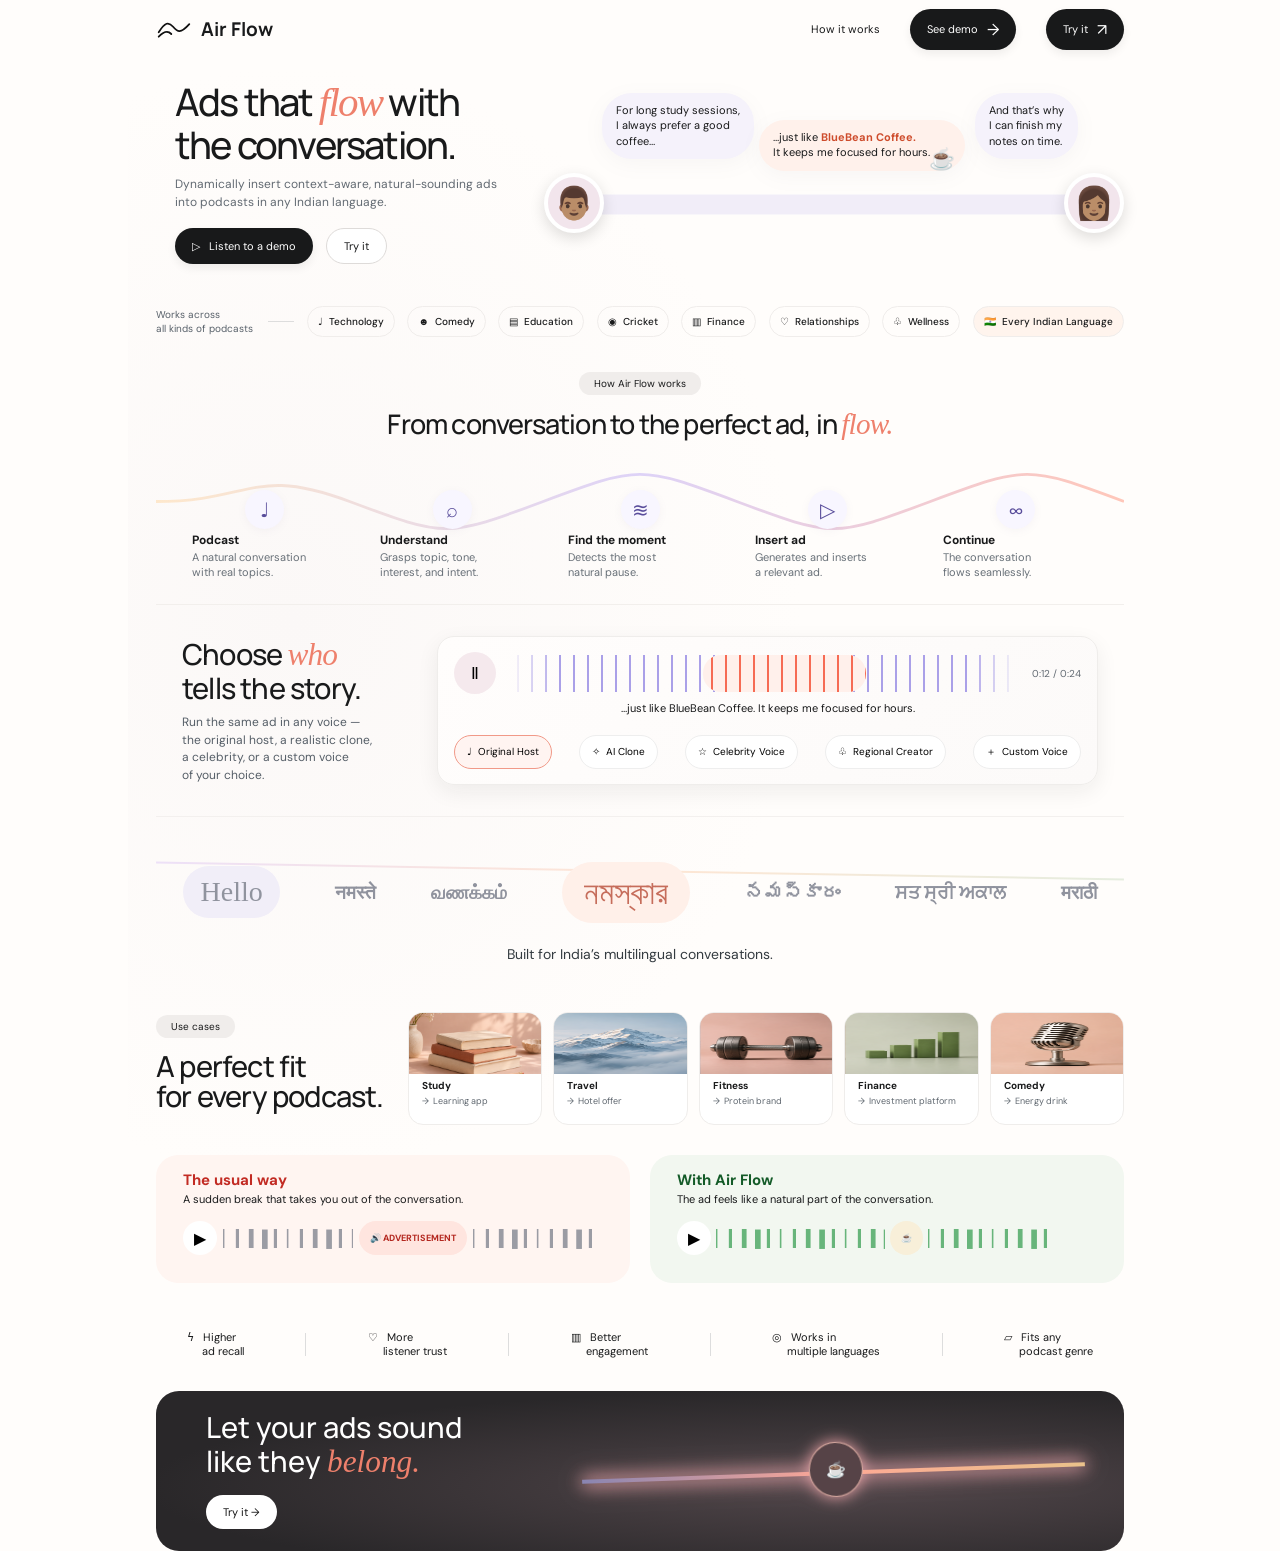
==== landing-v2.html @ fcb18fe3 "Add Airwave app, local DSP project, and walkthrough" ====
<!doctype html><html lang="en"><head><meta charset="utf-8"><meta name="viewport" content="width=device-width,initial-scale=1"><meta name="theme-color" content="#fffdfb"><title>Air Flow — Ads that flow with the conversation</title><link rel="preconnect" href="https://fonts.googleapis.com"><link href="https://fonts.googleapis.com/css2?family=DM+Sans:wght@400;500;600;700&family=Manrope:wght@400;500;600;700&display=swap" rel="stylesheet"><link rel="stylesheet" href="landing-v2.css"></head><body>
<main class="page">
<header><a class="brand" href="#"><svg viewBox="0 0 40 28"><path d="M3 18c7-11 11-12 16-6s8 8 18-3M3 23c6-6 10-7 14-3"/></svg>Air Flow</a><nav><a href="#how">How it works</a><a class="dark pill" href="#demo">See demo <b>→</b></a><a class="dark pill try-nav" href="studio.html">Try it <b>↗</b></a></nav></header>
<section class="hero"><div class="copy"><h1>Ads that <em>flow</em> with<br>the conversation.</h1><p>Dynamically insert context-aware, natural-sounding ads<br>into podcasts in any Indian language.</p><div class="actions"><a class="dark pill" href="#demo">▷ &nbsp; Listen to a demo</a><a class="pill outline" href="studio.html">Try it</a></div></div><div class="scene"><div class="bubble left">For long study sessions,<br>I always prefer a good<br>coffee…</div><div class="bubble right">And that’s why<br>I can finish my<br>notes on time.</div><div class="ad">…just like <b>BlueBean Coffee.</b><br>It keeps me focused for hours. <span>☕</span></div><div class="faces"><i>👨🏽</i><i>👩🏽</i></div><div class="sound"><svg viewBox="0 0 700 90" preserveAspectRatio="none"><defs><linearGradient id="wave"><stop stop-color="#aaa0e8"/><stop offset=".5" stop-color="#ff785f"/><stop offset="1" stop-color="#aaa0e8"/></linearGradient></defs><path d="M0 45h700"/><g class="bars"></g></svg></div></div></section>
<section class="categories"><span>Works across<br>all kinds of podcasts</span><i></i><b>♩ &nbsp;Technology</b><b>☻ &nbsp;Comedy</b><b>▤ &nbsp;Education</b><b>◉ &nbsp;Cricket</b><b>▥ &nbsp;Finance</b><b>♡ &nbsp;Relationships</b><b>♧ &nbsp;Wellness</b><b class="india">🇮🇳 &nbsp;Every Indian Language</b></section>
<section id="how" class="how"><label>How Air Flow works</label><h2>From conversation to the perfect ad, in <em>flow.</em></h2><div class="steps"><svg viewBox="0 0 1000 100" preserveAspectRatio="none"><defs><linearGradient id="stepwave"><stop stop-color="#ffd9a8"/><stop offset=".5" stop-color="#c3b1f5"/><stop offset="1" stop-color="#ff9a83"/></linearGradient></defs><path d="M0 50c100 0 100-38 200 0s100 38 200 0 100-38 200 0 100 38 200 0 100-38 200 0"/></svg><article><i>♩</i><b>Podcast</b><p>A natural conversation<br>with real topics.</p></article><article><i>⌕</i><b>Understand</b><p>Grasps topic, tone,<br>interest, and intent.</p></article><article><i>≋</i><b>Find the moment</b><p>Detects the most<br>natural pause.</p></article><article><i>▷</i><b>Insert ad</b><p>Generates and inserts<br>a relevant ad.</p></article><article><i>∞</i><b>Continue</b><p>The conversation<br>flows seamlessly.</p></article></div></section>
<section class="voice"><div><h2>Choose <em>who</em><br>tells the story.</h2><p>Run the same ad in any voice —<br>the original host, a realistic clone,<br>a celebrity, or a custom voice<br>of your choice.</p></div><div class="player"><div class="playline"><button aria-label="Play preview">Ⅱ</button><div class="waveform"></div><small>0:12 / 0:24</small></div><p>…just like BlueBean Coffee. It keeps me focused for hours.</p><div class="voices"><button class="selected">♩ &nbsp;Original Host</button><button>✧ &nbsp;AI Clone</button><button>☆ &nbsp;Celebrity Voice</button><button>♧ &nbsp;Regional Creator</button><button>＋ &nbsp;Custom Voice</button></div></div></section>
<section class="languages"><div class="greetings"><span>Hello</span><b>नमस्ते</b><b>வணக்கம்</b><strong>নমস্কার</strong><b>నమస్కారం</b><b>ਸਤ ਸ੍ਰੀ ਅਕਾਲ</b><b>मराठी</b></div><p>Built for India’s multilingual conversations.</p></section>
<section id="cases" class="cases"><div><label>Use cases</label><h2>A perfect fit<br>for every podcast.</h2></div><div class="cards"><article><img src="study-books.png"><b>Study</b><span>→ &nbsp;Learning app</span></article><article><div class="art mountain"></div><b>Travel</b><span>→ &nbsp;Hotel offer</span></article><article><div class="art fitness"></div><b>Fitness</b><span>→ &nbsp;Protein brand</span></article><article><div class="art finance"></div><b>Finance</b><span>→ &nbsp;Investment platform</span></article><article><div class="art comedy"></div><b>Comedy</b><span>→ &nbsp;Energy drink</span></article></div></section>
<section id="demo" class="compare"><article><b>The usual way</b><p>A sudden break that takes you out of the conversation.</p><div class="compare-wave"><button>▶</button><span>▏▎▍▌▎▏▎▍▌▎▏▎▍▌▎</span><strong>🔊 ADVERTISEMENT</strong><span>▏▎▍▌▎▏▎▍▌▎</span></div></article><article><b>With Air Flow</b><p>The ad feels like a natural part of the conversation.</p><div class="compare-wave"><button>▶</button><span>▏▎▍▌▎▏▎▍▌▎▏▎▍▌▎</span><strong>☕</strong><span>▏▎▍▌▎▏▎▍▌▎</span></div></article></section>
<section class="benefits"><span>ϟ &nbsp; Higher<br> &nbsp;&nbsp;&nbsp;&nbsp; ad recall</span><i></i><span>♡ &nbsp; More<br> &nbsp;&nbsp;&nbsp;&nbsp; listener trust</span><i></i><span>▥ &nbsp; Better<br> &nbsp;&nbsp;&nbsp;&nbsp; engagement</span><i></i><span>◎ &nbsp; Works in<br> &nbsp;&nbsp;&nbsp;&nbsp; multiple languages</span><i></i><span>▱ &nbsp; Fits any<br> &nbsp;&nbsp;&nbsp;&nbsp; podcast genre</span></section>
<section id="early" class="cta"><h2>Let your ads sound<br>like they <em>belong.</em></h2><a class="pill" href="studio.html">Try it →</a><div class="ctawave"></div></section>
</main><script src="landing-v2.js"></script></body></html>
---- landing-v2.css ----
*{box-sizing:border-box}html{scroll-behavior:smooth}body{margin:0;background:#fffdfb;color:#191a1b;font-family:'DM Sans',Arial,sans-serif}.page{width:min(1024px,100%);min-height:1536px;margin:auto;padding:0 28px;background:radial-gradient(ellipse at 16% 40%,#fbf8f7,transparent 42%),#fffdfb;overflow:hidden}header{height:58px;display:flex;align-items:center;justify-content:space-between}.brand{font:700 19px Manrope,sans-serif;display:flex;gap:9px;align-items:center;color:#191a1b}.brand svg{width:36px;fill:none;stroke:#111;stroke-width:2;stroke-linecap:round}a{text-decoration:none;color:inherit}nav{display:flex;align-items:center;gap:30px;font-size:11px}.pill{border-radius:99px;padding:10px 17px;display:inline-flex;align-items:center;justify-content:center;font-size:11px;white-space:nowrap}.dark{background:#18191a;color:#fff;box-shadow:0 4px 10px #0001}.dark b{font-size:16px;margin-left:9px;font-weight:400}.outline{border:1px solid #dedbd9;background:#fff}.hero{height:226px;display:grid;grid-template-columns: .79fr 1.21fr;align-items:center;gap:10px}.copy{padding-left:19px}.copy h1{font:500 38px/.99 Manrope,sans-serif;letter-spacing:-1.8px;margin:0}.copy em,h2 em{font:italic 400 1.08em Georgia,serif;color:#ee806c}.copy p{font-size:12px;line-height:1.5;color:#626a72;margin:11px 0 17px}.actions{display:flex;gap:13px}.scene{height:188px;position:relative}.bubble,.ad{position:absolute;z-index:2;border-radius:30px;background:#f5f2fb;padding:10px 14px;font-size:11px;line-height:1.4;box-shadow:0 5px 20px #847c9410}.left{top:16px;left:10%}.right{top:16px;right:8%}.ad{top:43px;left:37%;background:#fff1eb;min-width:206px;white-space:nowrap}.ad b{color:#ce4c2c}.ad span{position:absolute;right:10px;font-size:24px}.faces{position:absolute;left:0;right:0;top:96px;display:flex;justify-content:space-between;z-index:2}.faces i{font-style:normal;font-size:32px;background:#f2e5ec;border:4px solid white;border-radius:50%;width:60px;height:60px;display:grid;place-items:center;box-shadow:0 5px 15px #0002}.sound{position:absolute;inset:63px 22px 0}.sound svg{width:100%;height:100%;overflow:visible}.sound path{stroke:#ded7f4;stroke-width:15;opacity:.4}.bars{stroke:url(#wave);stroke-width:2;stroke-linecap:round;animation:pulse 1.1s ease-in-out infinite alternate}.categories{height:75px;display:flex;align-items:center;justify-content:space-between;gap:7px}.categories span{font-size:10px;line-height:1.4;color:#58616a;min-width:100px}.categories>i{height:1px;width:26px;background:#ddd}.categories b{font-size:10px;font-weight:500;border:1px solid #f0edeb;border-radius:30px;padding:8px 10px;white-space:nowrap;box-shadow:0 3px 8px #00004}.categories .india{background:#fff4ed}.how{text-align:center;padding-top:12px}.how label,.cases label{display:inline-block;background:#f0edeb;border-radius:20px;padding:5px 15px;font-size:10px}.how h2{font:500 27px Manrope,sans-serif;letter-spacing:-.8px;margin:10px 0 12px}.steps{height:150px;display:flex;justify-content:space-between;position:relative;text-align:left;padding:36px 36px 0}.steps svg{position:absolute;top:0;left:0;width:100%;height:95px}.steps svg path{fill:none;stroke:url(#stepwave);stroke-width:3;opacity:.55}.steps article{z-index:1;width:145px;font-size:12px}.steps article i{display:grid;place-items:center;font-style:normal;color:#594d9b;background:#f8f6ff;border-radius:50%;width:39px;height:39px;margin:0 auto 3px;font-size:20px}.steps article b{display:block}.steps article p{margin:2px 0;color:#687078;font-size:11px;line-height:1.35}.voice{height:213px;border-top:1px solid #f2efec;display:grid;grid-template-columns:235px 1fr;gap:20px;align-items:center;padding:24px 26px}.voice h2,.cases h2{font:500 29px/1.05 Manrope,sans-serif;letter-spacing:-.8px;margin:0 0 11px}.voice p{font-size:12px;line-height:1.45;color:#555e67;margin:0}.player{height:149px;border:1px solid #efedeb;border-radius:17px;padding:15px 16px;box-shadow:0 7px 22px #2221;background:#fffdfc}.playline{display:flex;align-items:center;gap:13px}.playline button,.compare-wave button{border:0;border-radius:50%;background:#f5e9ed;width:42px;height:42px;font-size:16px}.waveform{height:37px;flex:1;background:repeating-linear-gradient(90deg,transparent 0 8px,#aaa0e8 8px 10px,transparent 10px 14px);mask-image:linear-gradient(90deg,transparent,#000 10%,#000 90%,transparent);position:relative}.waveform:after{content:'';position:absolute;left:38%;width:32%;height:100%;background:repeating-linear-gradient(90deg,transparent 0 8px,#f66b54 8px 10px,transparent 10px 14px);background-color:#fff0eb;border-radius:18px}.playline small{font-size:10px;color:#626a72;white-space:nowrap}.player>p{text-align:center;font-size:11px;color:#171819;margin:7px 0 18px}.voices{display:flex;justify-content:space-between;gap:7px}.voices button{border:1px solid #eee;border-radius:30px;background:white;height:34px;padding:0 12px;white-space:nowrap;font:10px 'DM Sans';box-shadow:0 3px 8px #00008}.voices .selected{border-color:#f19988;background:#fff4f1}.languages{height:178px;display:flex;flex-direction:column;align-items:center;justify-content:center;position:relative}.greetings{width:100%;display:flex;align-items:center;justify-content:space-around;position:relative;height:95px}.greetings:before{content:'';position:absolute;inset:25px 0;background:linear-gradient(90deg,#e9daf7,#ffe0ca,#dfe9d8);height:2px;transform:rotate(1deg);opacity:.8}.greetings>*{z-index:1;color:#90939e;font-size:19px}.greetings span{font:28px Georgia;background:#f1eef8;padding:10px 17px;border-radius:28px}.greetings strong{font-size:33px;font-weight:500;color:#c66d5b;background:#fff0e9;border-radius:32px;padding:9px 22px}.languages p{margin:5px 0;font-size:14px;color:#343b40}.cases{height:146px;display:grid;grid-template-columns:230px 1fr;gap:22px;align-items:center}.cases h2{margin-top:13px}.cards{display:grid;grid-template-columns:repeat(5,1fr);gap:11px}.cards article{height:113px;border:1px solid #efedeb;border-radius:15px;overflow:hidden;background:white;display:flex;flex-direction:column;padding-bottom:8px;box-shadow:0 4px 12px #00006}.cards img,.art{height:61px;width:100%;object-fit:cover}.cards b,.cards span{font-size:10px;margin:5px 13px 0}.cards span{margin-top:3px;color:#606870;font-size:9px}.art{display:grid;place-items:center;font-size:33px;color:#a88d7d;background:linear-gradient(145deg,#fff0e7,#f5e1d7)}.mountain{background:linear-gradient(160deg,#e9eff3,#c5d1d9)}.fitness{background:#f5e9e5}.finance{background:#eaf3e9;color:#62ad77}.comedy{background:#fff0e8}.compare{height:156px;display:grid;grid-template-columns:1fr 1fr;gap:20px;align-items:center}.compare article{height:128px;border-radius:22px;background:#fff5f1;padding:14px 27px}.compare article+article{background:#f2f7f0}.compare article>b{font-size:15px;color:#c22b23}.compare article+article>b{color:#145b28}.compare p{font-size:11px;margin:2px 0 12px}.compare-wave{display:flex;align-items:center;gap:6px;height:40px}.compare-wave button{width:34px;height:34px;background:white}.compare-wave span{color:#9b9ca4;letter-spacing:1px;white-space:nowrap;overflow:hidden}.compare article+article .compare-wave span{color:#68b57b}.compare-wave strong{font-size:9px;color:#b3261e;background:#ffe5df;padding:11px;border-radius:18px;white-space:nowrap}.compare article+article .compare-wave strong{color:#6d4f26;background:#f8efd9}.benefits{height:94px;display:flex;justify-content:space-around;align-items:center;font-size:11px;line-height:1.3}.benefits>i{height:23px;width:1px;background:#ddd}.cta{height:160px;border-radius:23px;background:radial-gradient(ellipse at 72% 60%,#494246,#242325 70%);color:white;padding:21px 50px;position:relative;overflow:hidden}.cta h2{font:500 29px/1.1 Manrope,sans-serif;margin:0 0 15px}.cta .pill{background:#fff;color:#141414}.ctawave{position:absolute;right:4%;top:50%;width:52%;height:3px;background:linear-gradient(90deg,#8985b2,#ffa895,#eac28b);transform:rotate(-2deg);box-shadow:0 0 18px #ecadb5}.ctawave:before{content:'☕';position:absolute;left:45%;top:-29px;border-radius:50%;padding:16px;background:#564347;border:1px solid #d8aaa0}.dark:hover,.pill:hover{transform:translateY(-1px)}@keyframes pulse{from{opacity:.4;transform:scaleY(.7)}to{opacity:1;transform:scaleY(1.1)}}@media(max-width:760px){.page{padding:0 18px;min-height:100vh}header{height:60px}nav{gap:12px}nav>a:not(.pill){display:none}.hero{height:auto;grid-template-columns:1fr;padding:24px 0 10px}.copy{padding:0}.copy h1{font-size:38px}.scene{height:160px}.categories{height:auto;min-height:100px;flex-wrap:wrap;justify-content:center;padding:15px 0}.categories span{width:100%;text-align:center}.categories>i{display:none}.how h2{font-size:23px}.steps{height:auto;min-height:285px;display:grid;grid-template-columns:1fr 1fr;padding:20px 8px;gap:12px}.steps svg{display:none}.steps article{width:auto}.voice{height:auto;grid-template-columns:1fr;padding:24px 0}.player{width:100%;overflow:hidden}.voices{overflow:auto}.languages{height:140px}.greetings>*{font-size:12px}.greetings span{font-size:18px}.greetings strong{font-size:19px;padding:8px}.cases{height:auto;grid-template-columns:1fr;padding:20px 0}.cards{grid-template-columns:repeat(2,1fr)}.cards article:nth-child(n+5){display:none}.compare{height:auto;grid-template-columns:1fr;padding:15px 0}.benefits{height:auto;flex-wrap:wrap;gap:15px;padding:20px 0}.benefits>i{display:none}.cta{height:160px;padding:20px}.cta h2{font-size:23px}.ctawave{right:-20%;width:60%;opacity:.6}}

.art{background-image:url('use-cases-strip.png');background-size:400% 100%;background-repeat:no-repeat}.art.mountain{background-position:0 50%}.art.fitness{background-position:33.333% 50%}.art.finance{background-position:66.666% 50%}.art.comedy{background-position:100% 50%}.cards img{object-position:center 55%}.sound{top:67px}.ad span{font-size:21px}.cta{background:radial-gradient(ellipse at 72% 60%,#51464a,#292729 72%)}.ctawave{height:4px;filter:drop-shadow(0 0 8px #f3a9ae)}.steps article i{box-shadow:0 2px 8px #8e7bac12}.voice{border-bottom:1px solid #f3f0ee}.player{background:linear-gradient(135deg,#fffdfc,#fcfaf9)}

.compare{min-width:0}.compare article{min-width:0;overflow:hidden}.compare-wave{min-width:0;width:100%;overflow:hidden}.compare-wave span{flex:1;min-width:0}.compare-wave strong{flex:0 0 auto}.compare article+article .compare-wave span:last-child{flex:1}.compare article+article .compare-wave{gap:5px}
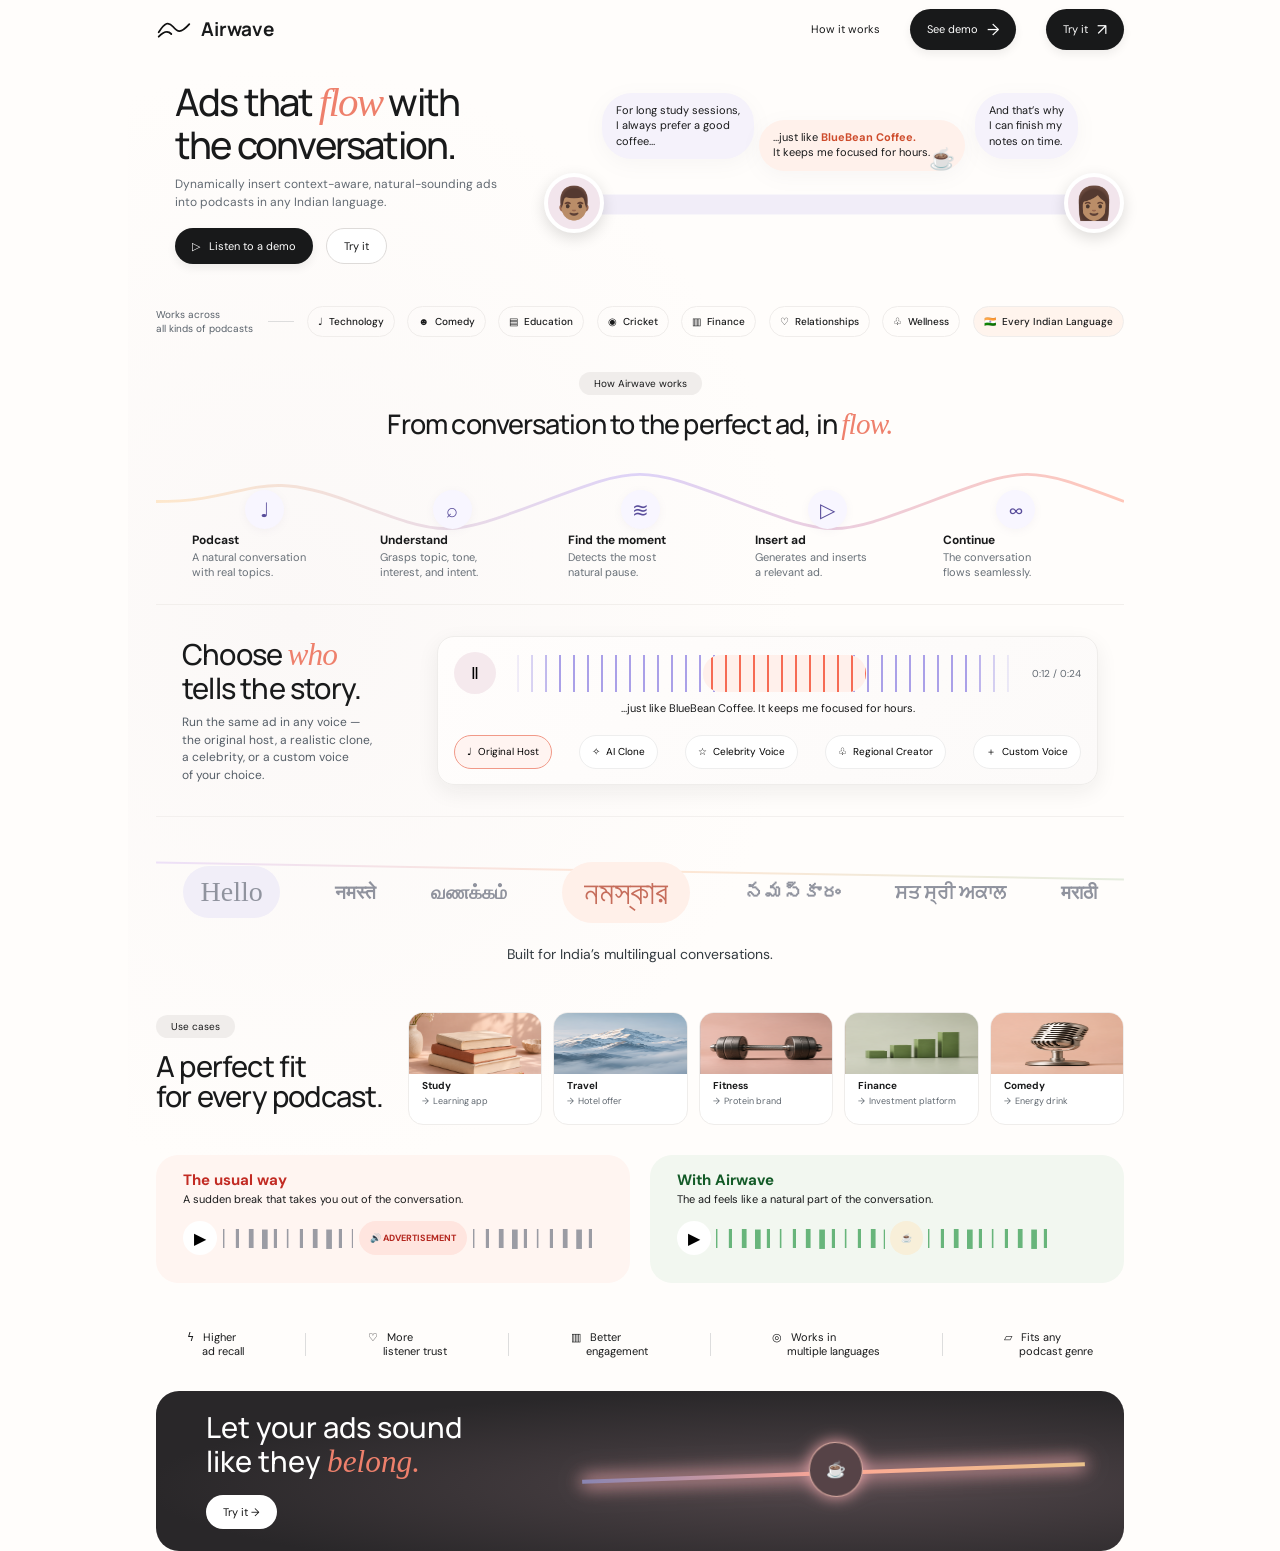
==== commit 768a7cae: "fix" ====
--- a/landing-v2.html
+++ b/landing-v2.html
@@ -1,14 +1,15 @@
-<!doctype html><html lang="en"><head><meta charset="utf-8"><meta name="viewport" content="width=device-width,initial-scale=1"><meta name="theme-color" content="#fffdfb"><title>Air Flow — Ads that flow with the conversation</title><link rel="preconnect" href="https://fonts.googleapis.com"><link href="https://fonts.googleapis.com/css2?family=DM+Sans:wght@400;500;600;700&family=Manrope:wght@400;500;600;700&display=swap" rel="stylesheet"><link rel="stylesheet" href="landing-v2.css"></head><body>
+<!doctype html><html lang="en"><head><meta charset="utf-8"><meta name="viewport" content="width=device-width,initial-scale=1"><meta name="theme-color" content="#fffdfb"><title>Airwave — Ads that flow with the conversation</title><link rel="preconnect" href="https://fonts.googleapis.com"><link href="https://fonts.googleapis.com/css2?family=DM+Sans:wght@400;500;600;700&family=Manrope:wght@400;500;600;700&display=swap" rel="stylesheet"><link rel="stylesheet" href="landing-v2.css"></head><body>
 <main class="page">
-<header><a class="brand" href="#"><svg viewBox="0 0 40 28"><path d="M3 18c7-11 11-12 16-6s8 8 18-3M3 23c6-6 10-7 14-3"/></svg>Air Flow</a><nav><a href="#how">How it works</a><a class="dark pill" href="#demo">See demo <b>→</b></a><a class="dark pill try-nav" href="studio.html">Try it <b>↗</b></a></nav></header>
+<header><a class="brand" href="#"><svg viewBox="0 0 40 28"><path d="M3 18c7-11 11-12 16-6s8 8 18-3M3 23c6-6 10-7 14-3"/></svg>Airwave</a><nav><a href="#how">How it works</a><a class="dark pill" href="#demo">See demo <b>→</b></a><a class="dark pill try-nav" href="studio.html">Try it <b>↗</b></a></nav></header>
 <section class="hero"><div class="copy"><h1>Ads that <em>flow</em> with<br>the conversation.</h1><p>Dynamically insert context-aware, natural-sounding ads<br>into podcasts in any Indian language.</p><div class="actions"><a class="dark pill" href="#demo">▷ &nbsp; Listen to a demo</a><a class="pill outline" href="studio.html">Try it</a></div></div><div class="scene"><div class="bubble left">For long study sessions,<br>I always prefer a good<br>coffee…</div><div class="bubble right">And that’s why<br>I can finish my<br>notes on time.</div><div class="ad">…just like <b>BlueBean Coffee.</b><br>It keeps me focused for hours. <span>☕</span></div><div class="faces"><i>👨🏽</i><i>👩🏽</i></div><div class="sound"><svg viewBox="0 0 700 90" preserveAspectRatio="none"><defs><linearGradient id="wave"><stop stop-color="#aaa0e8"/><stop offset=".5" stop-color="#ff785f"/><stop offset="1" stop-color="#aaa0e8"/></linearGradient></defs><path d="M0 45h700"/><g class="bars"></g></svg></div></div></section>
 <section class="categories"><span>Works across<br>all kinds of podcasts</span><i></i><b>♩ &nbsp;Technology</b><b>☻ &nbsp;Comedy</b><b>▤ &nbsp;Education</b><b>◉ &nbsp;Cricket</b><b>▥ &nbsp;Finance</b><b>♡ &nbsp;Relationships</b><b>♧ &nbsp;Wellness</b><b class="india">🇮🇳 &nbsp;Every Indian Language</b></section>
-<section id="how" class="how"><label>How Air Flow works</label><h2>From conversation to the perfect ad, in <em>flow.</em></h2><div class="steps"><svg viewBox="0 0 1000 100" preserveAspectRatio="none"><defs><linearGradient id="stepwave"><stop stop-color="#ffd9a8"/><stop offset=".5" stop-color="#c3b1f5"/><stop offset="1" stop-color="#ff9a83"/></linearGradient></defs><path d="M0 50c100 0 100-38 200 0s100 38 200 0 100-38 200 0 100 38 200 0 100-38 200 0"/></svg><article><i>♩</i><b>Podcast</b><p>A natural conversation<br>with real topics.</p></article><article><i>⌕</i><b>Understand</b><p>Grasps topic, tone,<br>interest, and intent.</p></article><article><i>≋</i><b>Find the moment</b><p>Detects the most<br>natural pause.</p></article><article><i>▷</i><b>Insert ad</b><p>Generates and inserts<br>a relevant ad.</p></article><article><i>∞</i><b>Continue</b><p>The conversation<br>flows seamlessly.</p></article></div></section>
+<section id="how" class="how"><label>How Airwave works</label><h2>From conversation to the perfect ad, in <em>flow.</em></h2><div class="steps"><svg viewBox="0 0 1000 100" preserveAspectRatio="none"><defs><linearGradient id="stepwave"><stop stop-color="#ffd9a8"/><stop offset=".5" stop-color="#c3b1f5"/><stop offset="1" stop-color="#ff9a83"/></linearGradient></defs><path d="M0 50c100 0 100-38 200 0s100 38 200 0 100-38 200 0 100 38 200 0 100-38 200 0"/></svg><article><i>♩</i><b>Podcast</b><p>A natural conversation<br>with real topics.</p></article><article><i>⌕</i><b>Understand</b><p>Grasps topic, tone,<br>interest, and intent.</p></article><article><i>≋</i><b>Find the moment</b><p>Detects the most<br>natural pause.</p></article><article><i>▷</i><b>Insert ad</b><p>Generates and inserts<br>a relevant ad.</p></article><article><i>∞</i><b>Continue</b><p>The conversation<br>flows seamlessly.</p></article></div></section>
 <section class="voice"><div><h2>Choose <em>who</em><br>tells the story.</h2><p>Run the same ad in any voice —<br>the original host, a realistic clone,<br>a celebrity, or a custom voice<br>of your choice.</p></div><div class="player"><div class="playline"><button aria-label="Play preview">Ⅱ</button><div class="waveform"></div><small>0:12 / 0:24</small></div><p>…just like BlueBean Coffee. It keeps me focused for hours.</p><div class="voices"><button class="selected">♩ &nbsp;Original Host</button><button>✧ &nbsp;AI Clone</button><button>☆ &nbsp;Celebrity Voice</button><button>♧ &nbsp;Regional Creator</button><button>＋ &nbsp;Custom Voice</button></div></div></section>
 <section class="languages"><div class="greetings"><span>Hello</span><b>नमस्ते</b><b>வணக்கம்</b><strong>নমস্কার</strong><b>నమస్కారం</b><b>ਸਤ ਸ੍ਰੀ ਅਕਾਲ</b><b>मराठी</b></div><p>Built for India’s multilingual conversations.</p></section>
 <section id="cases" class="cases"><div><label>Use cases</label><h2>A perfect fit<br>for every podcast.</h2></div><div class="cards"><article><img src="study-books.png"><b>Study</b><span>→ &nbsp;Learning app</span></article><article><div class="art mountain"></div><b>Travel</b><span>→ &nbsp;Hotel offer</span></article><article><div class="art fitness"></div><b>Fitness</b><span>→ &nbsp;Protein brand</span></article><article><div class="art finance"></div><b>Finance</b><span>→ &nbsp;Investment platform</span></article><article><div class="art comedy"></div><b>Comedy</b><span>→ &nbsp;Energy drink</span></article></div></section>
-<section id="demo" class="compare"><article><b>The usual way</b><p>A sudden break that takes you out of the conversation.</p><div class="compare-wave"><button>▶</button><span>▏▎▍▌▎▏▎▍▌▎▏▎▍▌▎</span><strong>🔊 ADVERTISEMENT</strong><span>▏▎▍▌▎▏▎▍▌▎</span></div></article><article><b>With Air Flow</b><p>The ad feels like a natural part of the conversation.</p><div class="compare-wave"><button>▶</button><span>▏▎▍▌▎▏▎▍▌▎▏▎▍▌▎</span><strong>☕</strong><span>▏▎▍▌▎▏▎▍▌▎</span></div></article></section>
+<section id="demo" class="compare"><article><b>The usual way</b><p>A sudden break that takes you out of the conversation.</p><div class="compare-wave"><button>▶</button><span>▏▎▍▌▎▏▎▍▌▎▏▎▍▌▎</span><strong>🔊 ADVERTISEMENT</strong><span>▏▎▍▌▎▏▎▍▌▎</span></div></article><article><b>With Airwave</b><p>The ad feels like a natural part of the conversation.</p><div class="compare-wave"><button>▶</button><span>▏▎▍▌▎▏▎▍▌▎▏▎▍▌▎</span><strong>☕</strong><span>▏▎▍▌▎▏▎▍▌▎</span></div></article></section>
 <section class="benefits"><span>ϟ &nbsp; Higher<br> &nbsp;&nbsp;&nbsp;&nbsp; ad recall</span><i></i><span>♡ &nbsp; More<br> &nbsp;&nbsp;&nbsp;&nbsp; listener trust</span><i></i><span>▥ &nbsp; Better<br> &nbsp;&nbsp;&nbsp;&nbsp; engagement</span><i></i><span>◎ &nbsp; Works in<br> &nbsp;&nbsp;&nbsp;&nbsp; multiple languages</span><i></i><span>▱ &nbsp; Fits any<br> &nbsp;&nbsp;&nbsp;&nbsp; podcast genre</span></section>
 <section id="early" class="cta"><h2>Let your ads sound<br>like they <em>belong.</em></h2><a class="pill" href="studio.html">Try it →</a><div class="ctawave"></div></section>
 </main><script src="landing-v2.js"></script></body></html>
 
+
